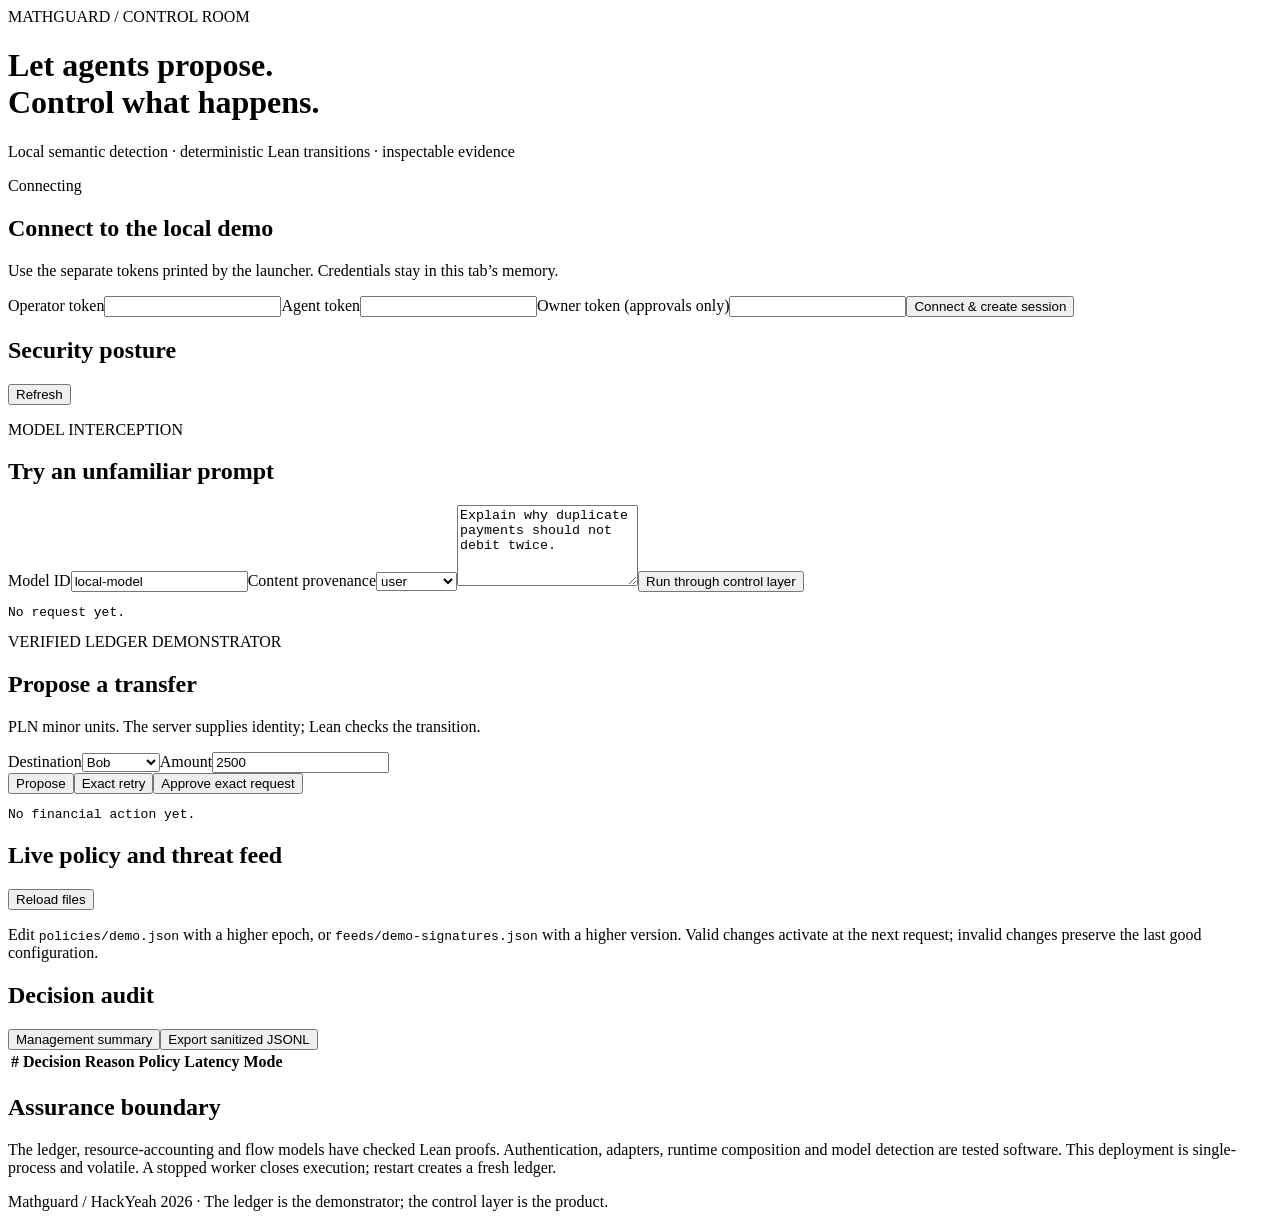
==== dashboard/index.html @ 862f89b7 "Deliver runnable AI control layer and source-checked challenge recovery plan" ====
<!doctype html><html lang="en"><meta charset="utf-8"><meta name="viewport" content="width=device-width,initial-scale=1"><title>Mathguard • AI Control Layer</title><link rel="stylesheet" href="/style.css"><body>
<header><div><span class="eyebrow">MATHGUARD / CONTROL ROOM</span><h1>Let agents propose.<br>Control what happens.</h1><p>Local semantic detection · deterministic Lean transitions · inspectable evidence</p></div><div id="health" class="badge">Connecting</div></header>
<main><section class="access"><h2>Connect to the local demo</h2><p>Use the separate tokens printed by the launcher. Credentials stay in this tab’s memory.</p><label>Operator token<input type="password" id="operator" autocomplete="off"></label><label>Agent token<input type="password" id="agent" autocomplete="off"></label><label>Owner token (approvals only)<input type="password" id="owner" autocomplete="off"></label><button id="connect">Connect & create session</button><span id="connection"></span></section>
<section><div class="section-title"><h2>Security posture</h2><button id="refresh">Refresh</button></div><div id="metrics" class="metrics"></div><p id="warnings"></p><div id="resources"></div></section>
<div class="columns"><section><span class="eyebrow">MODEL INTERCEPTION</span><h2>Try an unfamiliar prompt</h2><label>Model ID<input id="model" value="local-model"></label><label>Content provenance<select id="source"><option>user</option><option>document</option><option>tool</option></select></label><textarea id="prompt" rows="5">Explain why duplicate payments should not debit twice.</textarea><button id="chat">Run through control layer</button><pre id="chat-result">No request yet.</pre></section>
<section><span class="eyebrow">VERIFIED LEDGER DEMONSTRATOR</span><h2>Propose a transfer</h2><p>PLN minor units. The server supplies identity; Lean checks the transition.</p><label>Destination<select id="destination"><option value="bob-main">Bob</option><option value="merchant">Merchant</option></select></label><label>Amount<input id="amount" value="2500" inputmode="numeric"></label><div class="buttons"><button id="transfer">Propose</button><button id="retry">Exact retry</button><button id="approve">Approve exact request</button></div><pre id="transfer-result">No financial action yet.</pre></section></div>
<section><div class="section-title"><h2>Live policy and threat feed</h2><button id="reload">Reload files</button></div><p>Edit <code>policies/demo.json</code> with a higher epoch, or <code>feeds/demo-signatures.json</code> with a higher version. Valid changes activate at the next request; invalid changes preserve the last good configuration.</p><pre id="policy"></pre></section>
<section><div class="section-title"><h2>Decision audit</h2><div><button id="report">Management summary</button><button id="export">Export sanitized JSONL</button></div></div><div class="scroll"><table><thead><tr><th>#</th><th>Decision</th><th>Reason</th><th>Policy</th><th>Latency</th><th>Mode</th></tr></thead><tbody id="events"></tbody></table></div></section>
<section><h2>Assurance boundary</h2><p>The ledger, resource-accounting and flow models have checked Lean proofs. Authentication, adapters, runtime composition and model detection are tested software. This deployment is single-process and volatile. A stopped worker closes execution; restart creates a fresh ledger.</p><pre id="assurance"></pre></section></main><footer>Mathguard / HackYeah 2026 · The ledger is the demonstrator; the control layer is the product.</footer><script src="/app.js"></script></body></html>
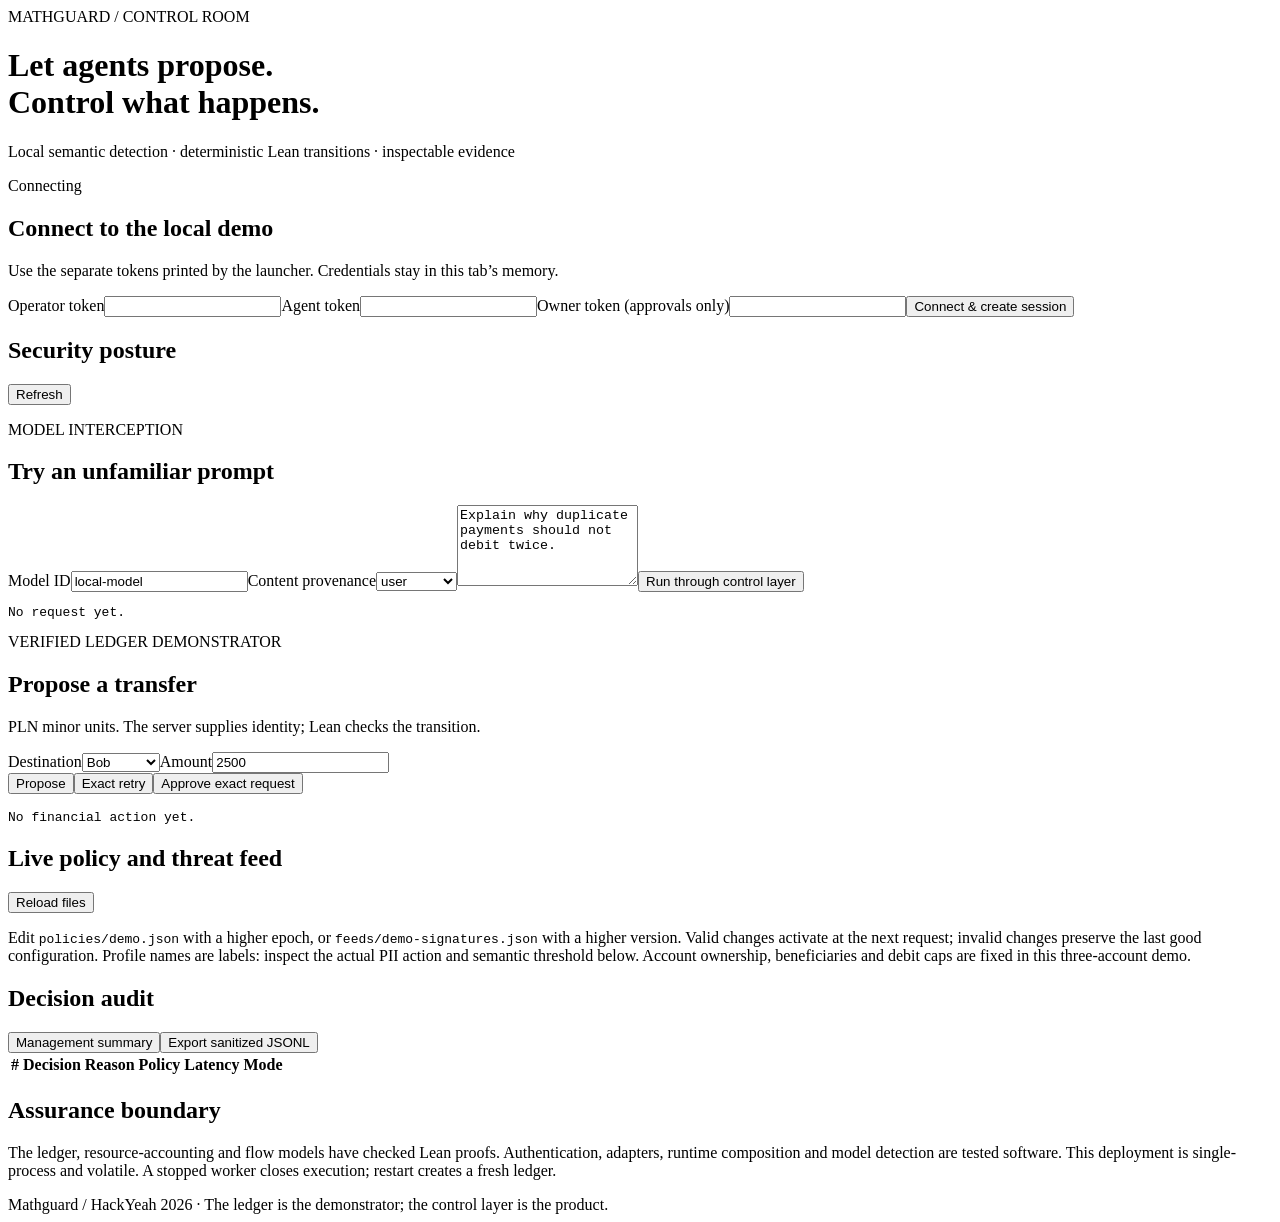
==== commit ee6e96e2: "Resolve Prelint contract drift and add state-preserving provider recovery" ====
--- a/dashboard/index.html
+++ b/dashboard/index.html
@@ -1,9 +1,9 @@
 <!doctype html><html lang="en"><meta charset="utf-8"><meta name="viewport" content="width=device-width,initial-scale=1"><title>Mathguard • AI Control Layer</title><link rel="stylesheet" href="/style.css"><body>
 <header><div><span class="eyebrow">MATHGUARD / CONTROL ROOM</span><h1>Let agents propose.<br>Control what happens.</h1><p>Local semantic detection · deterministic Lean transitions · inspectable evidence</p></div><div id="health" class="badge">Connecting</div></header>
 <main><section class="access"><h2>Connect to the local demo</h2><p>Use the separate tokens printed by the launcher. Credentials stay in this tab’s memory.</p><label>Operator token<input type="password" id="operator" autocomplete="off"></label><label>Agent token<input type="password" id="agent" autocomplete="off"></label><label>Owner token (approvals only)<input type="password" id="owner" autocomplete="off"></label><button id="connect">Connect & create session</button><span id="connection"></span></section>
-<section><div class="section-title"><h2>Security posture</h2><button id="refresh">Refresh</button></div><div id="metrics" class="metrics"></div><p id="warnings"></p><div id="resources"></div></section>
+<section><div class="section-title"><h2>Security posture</h2><button id="refresh">Refresh</button></div><div id="metrics" class="metrics"></div><p id="warnings"></p><p id="instance"></p><div id="recovery" hidden><p>Before restoring calls, stop or verify completion of the upstream model job. Recovery preserves the ledger and every resource charge.</p><label><input type="checkbox" id="upstream-stopped"> I verified that the upstream job has stopped.</label><button id="recover">Restore model calls</button></div><div id="resources"></div></section>
 <div class="columns"><section><span class="eyebrow">MODEL INTERCEPTION</span><h2>Try an unfamiliar prompt</h2><label>Model ID<input id="model" value="local-model"></label><label>Content provenance<select id="source"><option>user</option><option>document</option><option>tool</option></select></label><textarea id="prompt" rows="5">Explain why duplicate payments should not debit twice.</textarea><button id="chat">Run through control layer</button><pre id="chat-result">No request yet.</pre></section>
-<section><span class="eyebrow">VERIFIED LEDGER DEMONSTRATOR</span><h2>Propose a transfer</h2><p>PLN minor units. The server supplies identity; Lean checks the transition.</p><label>Destination<select id="destination"><option value="bob-main">Bob</option><option value="merchant">Merchant</option></select></label><label>Amount<input id="amount" value="2500" inputmode="numeric"></label><div class="buttons"><button id="transfer">Propose</button><button id="retry">Exact retry</button><button id="approve">Approve exact request</button></div><pre id="transfer-result">No financial action yet.</pre></section></div>
-<section><div class="section-title"><h2>Live policy and threat feed</h2><button id="reload">Reload files</button></div><p>Edit <code>policies/demo.json</code> with a higher epoch, or <code>feeds/demo-signatures.json</code> with a higher version. Valid changes activate at the next request; invalid changes preserve the last good configuration.</p><pre id="policy"></pre></section>
+<section><span class="eyebrow">VERIFIED LEDGER DEMONSTRATOR</span><h2>Propose a transfer</h2><p>PLN minor units. The server supplies identity; Lean checks the transition.</p><label>Destination<select id="destination"><option value="bob-main">Bob</option><option value="merchant">Merchant</option></select></label><label>Amount<input id="amount" value="2500" inputmode="numeric"></label><div class="buttons"><button id="transfer">Propose</button><button id="retry">Exact retry</button><button id="approve">Approve exact request</button></div><p id="decision-explanation"></p><p id="approval-status"></p><pre id="transfer-result">No financial action yet.</pre></section></div>
+<section><div class="section-title"><h2>Live policy and threat feed</h2><button id="reload">Reload files</button></div><p>Edit <code>policies/demo.json</code> with a higher epoch, or <code>feeds/demo-signatures.json</code> with a higher version. Valid changes activate at the next request; invalid changes preserve the last good configuration. Profile names are labels: inspect the actual PII action and semantic threshold below. Account ownership, beneficiaries and debit caps are fixed in this three-account demo.</p><pre id="policy"></pre></section>
 <section><div class="section-title"><h2>Decision audit</h2><div><button id="report">Management summary</button><button id="export">Export sanitized JSONL</button></div></div><div class="scroll"><table><thead><tr><th>#</th><th>Decision</th><th>Reason</th><th>Policy</th><th>Latency</th><th>Mode</th></tr></thead><tbody id="events"></tbody></table></div></section>
 <section><h2>Assurance boundary</h2><p>The ledger, resource-accounting and flow models have checked Lean proofs. Authentication, adapters, runtime composition and model detection are tested software. This deployment is single-process and volatile. A stopped worker closes execution; restart creates a fresh ledger.</p><pre id="assurance"></pre></section></main><footer>Mathguard / HackYeah 2026 · The ledger is the demonstrator; the control layer is the product.</footer><script src="/app.js"></script></body></html>
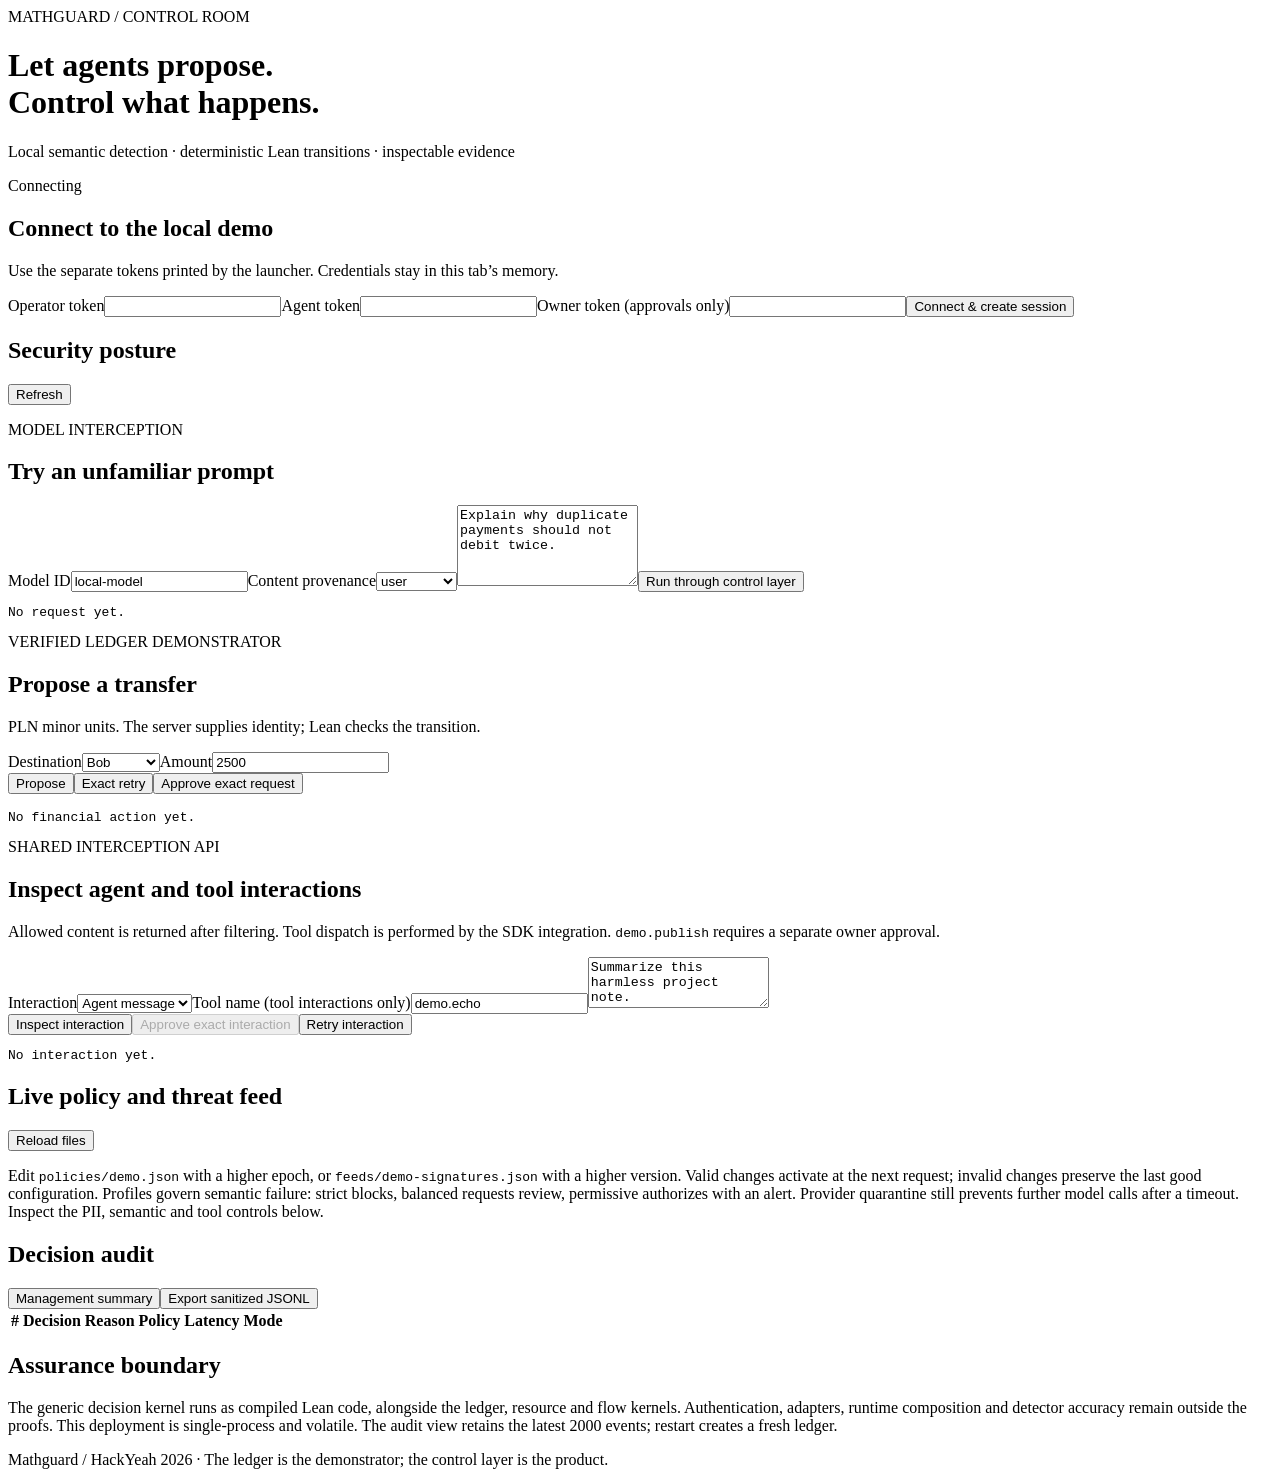
==== commit 585a426f: "Integrate Aristotle generic control kernel and shared interception gateway" ====
--- a/dashboard/index.html
+++ b/dashboard/index.html
@@ -4,6 +4,7 @@
 <section><div class="section-title"><h2>Security posture</h2><button id="refresh">Refresh</button></div><div id="metrics" class="metrics"></div><p id="warnings"></p><p id="instance"></p><div id="recovery" hidden><p>Before restoring calls, stop or verify completion of the upstream model job. Recovery preserves the ledger and every resource charge.</p><label><input type="checkbox" id="upstream-stopped"> I verified that the upstream job has stopped.</label><button id="recover">Restore model calls</button></div><div id="resources"></div></section>
 <div class="columns"><section><span class="eyebrow">MODEL INTERCEPTION</span><h2>Try an unfamiliar prompt</h2><label>Model ID<input id="model" value="local-model"></label><label>Content provenance<select id="source"><option>user</option><option>document</option><option>tool</option></select></label><textarea id="prompt" rows="5">Explain why duplicate payments should not debit twice.</textarea><button id="chat">Run through control layer</button><pre id="chat-result">No request yet.</pre></section>
 <section><span class="eyebrow">VERIFIED LEDGER DEMONSTRATOR</span><h2>Propose a transfer</h2><p>PLN minor units. The server supplies identity; Lean checks the transition.</p><label>Destination<select id="destination"><option value="bob-main">Bob</option><option value="merchant">Merchant</option></select></label><label>Amount<input id="amount" value="2500" inputmode="numeric"></label><div class="buttons"><button id="transfer">Propose</button><button id="retry">Exact retry</button><button id="approve">Approve exact request</button></div><p id="decision-explanation"></p><p id="approval-status"></p><pre id="transfer-result">No financial action yet.</pre></section></div>
-<section><div class="section-title"><h2>Live policy and threat feed</h2><button id="reload">Reload files</button></div><p>Edit <code>policies/demo.json</code> with a higher epoch, or <code>feeds/demo-signatures.json</code> with a higher version. Valid changes activate at the next request; invalid changes preserve the last good configuration. Profile names are labels: inspect the actual PII action and semantic threshold below. Account ownership, beneficiaries and debit caps are fixed in this three-account demo.</p><pre id="policy"></pre></section>
+<section><span class="eyebrow">SHARED INTERCEPTION API</span><h2>Inspect agent and tool interactions</h2><p>Allowed content is returned after filtering. Tool dispatch is performed by the SDK integration. <code>demo.publish</code> requires a separate owner approval.</p><label>Interaction<select id="interaction-kind"><option value="agent_message">Agent message</option><option value="prompt">Prompt</option><option value="tool_call">Tool call</option><option value="tool_result">Tool result</option><option value="model_output">Model output</option></select></label><label>Tool name (tool interactions only)<input id="interaction-target" value="demo.echo"></label><textarea id="interaction-content" rows="3">Summarize this harmless project note.</textarea><div class="buttons"><button id="intercept">Inspect interaction</button><button id="interaction-approve" disabled>Approve exact interaction</button><button id="interaction-retry">Retry interaction</button></div><pre id="interaction-result">No interaction yet.</pre></section>
+<section><div class="section-title"><h2>Live policy and threat feed</h2><button id="reload">Reload files</button></div><p>Edit <code>policies/demo.json</code> with a higher epoch, or <code>feeds/demo-signatures.json</code> with a higher version. Valid changes activate at the next request; invalid changes preserve the last good configuration. Profiles govern semantic failure: strict blocks, balanced requests review, permissive authorizes with an alert. Provider quarantine still prevents further model calls after a timeout. Inspect the PII, semantic and tool controls below.</p><pre id="policy"></pre></section>
 <section><div class="section-title"><h2>Decision audit</h2><div><button id="report">Management summary</button><button id="export">Export sanitized JSONL</button></div></div><div class="scroll"><table><thead><tr><th>#</th><th>Decision</th><th>Reason</th><th>Policy</th><th>Latency</th><th>Mode</th></tr></thead><tbody id="events"></tbody></table></div></section>
-<section><h2>Assurance boundary</h2><p>The ledger, resource-accounting and flow models have checked Lean proofs. Authentication, adapters, runtime composition and model detection are tested software. This deployment is single-process and volatile. A stopped worker closes execution; restart creates a fresh ledger.</p><pre id="assurance"></pre></section></main><footer>Mathguard / HackYeah 2026 · The ledger is the demonstrator; the control layer is the product.</footer><script src="/app.js"></script></body></html>
+<section><h2>Assurance boundary</h2><p>The generic decision kernel runs as compiled Lean code, alongside the ledger, resource and flow kernels. Authentication, adapters, runtime composition and detector accuracy remain outside the proofs. This deployment is single-process and volatile. The audit view retains the latest 2000 events; restart creates a fresh ledger.</p><pre id="assurance"></pre></section></main><footer>Mathguard / HackYeah 2026 · The ledger is the demonstrator; the control layer is the product.</footer><script src="/app.js"></script></body></html>
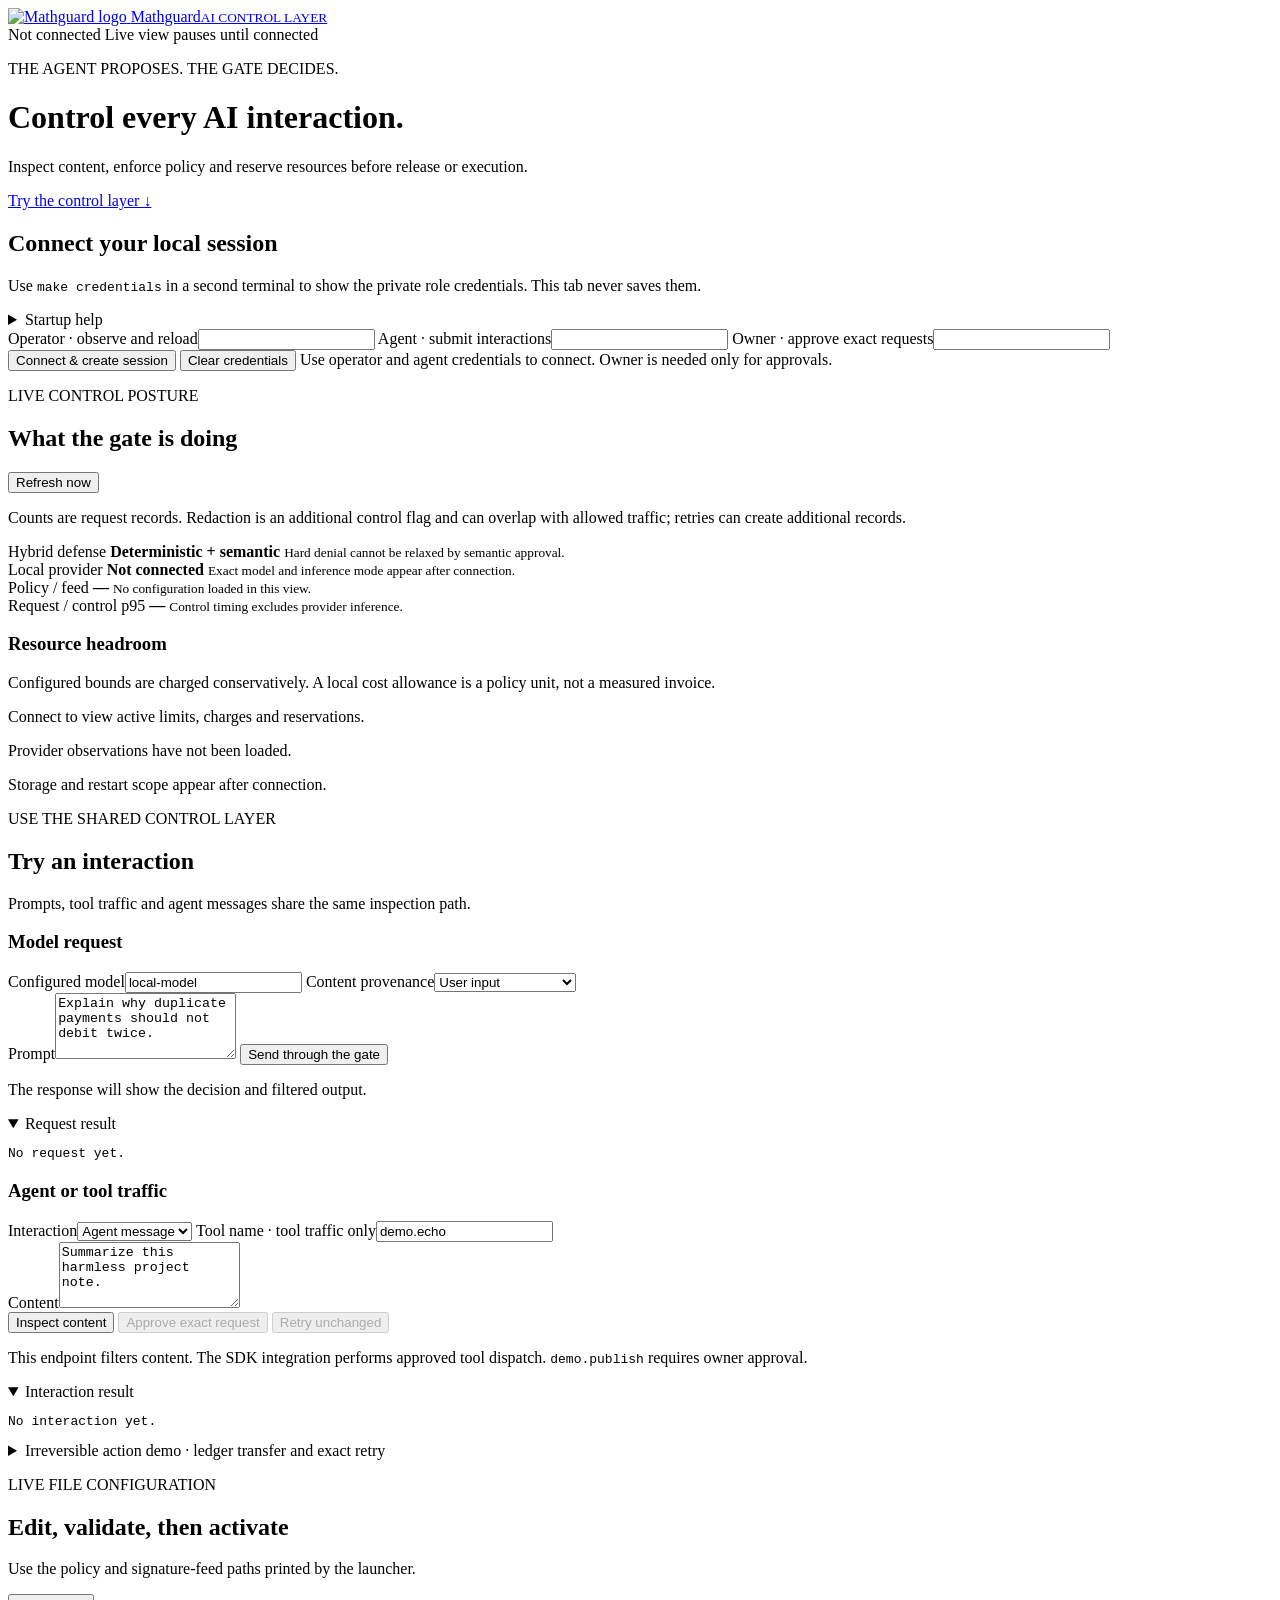
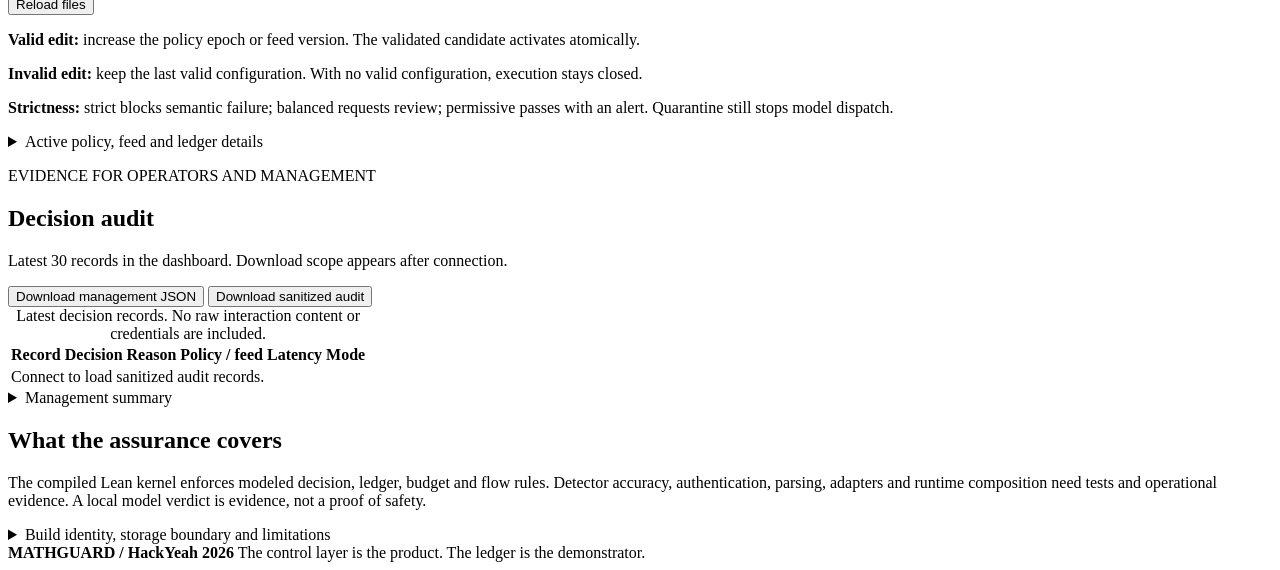
==== commit 1d07e785: "Harden local AI control boundaries, durable recovery and judge workflow" ====
--- a/dashboard/index.html
+++ b/dashboard/index.html
@@ -1,10 +1,266 @@
-<!doctype html><html lang="en"><meta charset="utf-8"><meta name="viewport" content="width=device-width,initial-scale=1"><title>Mathguard • AI Control Layer</title><link rel="stylesheet" href="/style.css"><body>
-<header><div><span class="eyebrow">MATHGUARD / CONTROL ROOM</span><h1>Let agents propose.<br>Control what happens.</h1><p>Local semantic detection · deterministic Lean transitions · inspectable evidence</p></div><div id="health" class="badge">Connecting</div></header>
-<main><section class="access"><h2>Connect to the local demo</h2><p>Use the separate tokens printed by the launcher. Credentials stay in this tab’s memory.</p><label>Operator token<input type="password" id="operator" autocomplete="off"></label><label>Agent token<input type="password" id="agent" autocomplete="off"></label><label>Owner token (approvals only)<input type="password" id="owner" autocomplete="off"></label><button id="connect">Connect & create session</button><span id="connection"></span></section>
-<section><div class="section-title"><h2>Security posture</h2><button id="refresh">Refresh</button></div><div id="metrics" class="metrics"></div><p id="warnings"></p><p id="instance"></p><div id="recovery" hidden><p>Before restoring calls, stop or verify completion of the upstream model job. Recovery preserves the ledger and every resource charge.</p><label><input type="checkbox" id="upstream-stopped"> I verified that the upstream job has stopped.</label><button id="recover">Restore model calls</button></div><div id="resources"></div></section>
-<div class="columns"><section><span class="eyebrow">MODEL INTERCEPTION</span><h2>Try an unfamiliar prompt</h2><label>Model ID<input id="model" value="local-model"></label><label>Content provenance<select id="source"><option>user</option><option>document</option><option>tool</option></select></label><textarea id="prompt" rows="5">Explain why duplicate payments should not debit twice.</textarea><button id="chat">Run through control layer</button><pre id="chat-result">No request yet.</pre></section>
-<section><span class="eyebrow">VERIFIED LEDGER DEMONSTRATOR</span><h2>Propose a transfer</h2><p>PLN minor units. The server supplies identity; Lean checks the transition.</p><label>Destination<select id="destination"><option value="bob-main">Bob</option><option value="merchant">Merchant</option></select></label><label>Amount<input id="amount" value="2500" inputmode="numeric"></label><div class="buttons"><button id="transfer">Propose</button><button id="retry">Exact retry</button><button id="approve">Approve exact request</button></div><p id="decision-explanation"></p><p id="approval-status"></p><pre id="transfer-result">No financial action yet.</pre></section></div>
-<section><span class="eyebrow">SHARED INTERCEPTION API</span><h2>Inspect agent and tool interactions</h2><p>Allowed content is returned after filtering. Tool dispatch is performed by the SDK integration. <code>demo.publish</code> requires a separate owner approval.</p><label>Interaction<select id="interaction-kind"><option value="agent_message">Agent message</option><option value="prompt">Prompt</option><option value="tool_call">Tool call</option><option value="tool_result">Tool result</option><option value="model_output">Model output</option></select></label><label>Tool name (tool interactions only)<input id="interaction-target" value="demo.echo"></label><textarea id="interaction-content" rows="3">Summarize this harmless project note.</textarea><div class="buttons"><button id="intercept">Inspect interaction</button><button id="interaction-approve" disabled>Approve exact interaction</button><button id="interaction-retry">Retry interaction</button></div><pre id="interaction-result">No interaction yet.</pre></section>
-<section><div class="section-title"><h2>Live policy and threat feed</h2><button id="reload">Reload files</button></div><p>Edit <code>policies/demo.json</code> with a higher epoch, or <code>feeds/demo-signatures.json</code> with a higher version. Valid changes activate at the next request; invalid changes preserve the last good configuration. Profiles govern semantic failure: strict blocks, balanced requests review, permissive authorizes with an alert. Provider quarantine still prevents further model calls after a timeout. Inspect the PII, semantic and tool controls below.</p><pre id="policy"></pre></section>
-<section><div class="section-title"><h2>Decision audit</h2><div><button id="report">Management summary</button><button id="export">Export sanitized JSONL</button></div></div><div class="scroll"><table><thead><tr><th>#</th><th>Decision</th><th>Reason</th><th>Policy</th><th>Latency</th><th>Mode</th></tr></thead><tbody id="events"></tbody></table></div></section>
-<section><h2>Assurance boundary</h2><p>The generic decision kernel runs as compiled Lean code, alongside the ledger, resource and flow kernels. Authentication, adapters, runtime composition and detector accuracy remain outside the proofs. This deployment is single-process and volatile. The audit view retains the latest 2000 events; restart creates a fresh ledger.</p><pre id="assurance"></pre></section></main><footer>Mathguard / HackYeah 2026 · The ledger is the demonstrator; the control layer is the product.</footer><script src="/app.js"></script></body></html>
+<!doctype html>
+<html lang="en">
+<head>
+<meta charset="utf-8">
+<meta name="viewport" content="width=device-width,initial-scale=1">
+<title>Mathguard · AI control room</title>
+<link rel="stylesheet" href="/style.css">
+</head>
+<body>
+<header class="masthead">
+<a class="brand" href="/" aria-label="Mathguard control room">
+<img src="/logo.png" alt="Mathguard logo">
+<span>Mathguard<small>AI CONTROL LAYER</small>
+</span>
+</a>
+<div class="health-group">
+<span id="health" class="status" role="status">Not connected</span>
+<span id="poll-state" class="subtle">Live view pauses until connected</span>
+</div>
+</header>
+<main>
+<div class="intro">
+<div>
+<p class="eyebrow">THE AGENT PROPOSES. THE GATE DECIDES.</p>
+<h1>Control every AI interaction.</h1>
+<p>Inspect content, enforce policy and reserve resources before release or execution.</p>
+</div>
+<a href="#try" class="text-link">Try the control layer ↓</a>
+</div>
+<section class="access" aria-labelledby="access-title">
+<div class="section-heading">
+<div>
+<h2 id="access-title">Connect your local session</h2>
+<p>Use <code>make credentials</code> in a second terminal to show the private role credentials. This tab never saves them.</p>
+</div>
+<details class="help">
+<summary>Startup help</summary>
+<p>First run <code>make setup MODEL=&lt;exact-installed-ollama-model&gt;</code>, then <code>make run</code>. If already configured, only <code>make run</code> is needed. Open the printed dashboard URL; use <code>make credentials</code> to show the separate operator, agent and owner credentials. A local model must be installed and serving; this page does not fall back to fixtures.</p>
+</details>
+</div>
+<div class="credentials">
+<label>Operator · observe and reload<input type="password" id="operator" autocomplete="off" spellcheck="false">
+</label>
+<label>Agent · submit interactions<input type="password" id="agent" autocomplete="off" spellcheck="false">
+</label>
+<label>Owner · approve exact requests<input type="password" id="owner" autocomplete="off" spellcheck="false">
+</label>
+</div>
+<div class="toolbar">
+<button id="connect">Connect & create session</button>
+<button id="disconnect" class="secondary">Clear credentials</button>
+<span id="connection" role="status" aria-live="polite">Use operator and agent credentials to connect. Owner is needed only for approvals.</span>
+</div>
+</section>
+<section class="overview" aria-labelledby="posture-title">
+<div class="section-heading">
+<div>
+<p class="eyebrow">LIVE CONTROL POSTURE</p>
+<h2 id="posture-title">What the gate is doing</h2>
+</div>
+<button id="refresh" class="secondary">Refresh now</button>
+</div>
+<div id="metrics" class="metrics" aria-live="polite">
+</div>
+<p class="caption">Counts are request records. Redaction is an additional control flag and can overlap with allowed traffic; retries can create additional records.</p>
+<div class="posture-strip">
+<div>
+<span class="label">Hybrid defense</span>
+<strong id="hybrid">Deterministic + semantic</strong>
+<small>Hard denial cannot be relaxed by semantic approval.</small>
+</div>
+<div>
+<span class="label">Local provider</span>
+<strong id="provider">Not connected</strong>
+<small id="provider-detail">Exact model and inference mode appear after connection.</small>
+</div>
+<div>
+<span class="label">Policy / feed</span>
+<strong id="versions">—</strong>
+<small id="strictness">No configuration loaded in this view.</small>
+</div>
+<div>
+<span class="label">Request / control p95</span>
+<strong id="latency">—</strong>
+<small id="latency-detail">Control timing excludes provider inference.</small>
+</div>
+</div>
+<div id="warnings" class="notice warning" role="alert" hidden>
+</div>
+<div id="recovery" class="notice warning" hidden>
+<h3>Provider calls are quarantined</h3>
+<p id="quarantine-reason">
+</p>
+<p>A timeout does not prove that the upstream model stopped. Verify completion or stop that job before restoring calls. Recovery preserves resource charges and the ledger.</p>
+<label class="check">
+<input type="checkbox" id="upstream-stopped"> I verified that the upstream job has stopped.</label>
+<button id="recover">Restore model calls</button>
+</div>
+<div class="resource-heading">
+<h3>Resource headroom</h3>
+<p>Configured bounds are charged conservatively. A local cost allowance is a policy unit, not a measured invoice.</p>
+</div>
+<div id="resources" class="resource-list">
+<p class="subtle">Connect to view active limits, charges and reservations.</p>
+</div>
+<p id="observed" class="caption">Provider observations have not been loaded.</p>
+<p id="instance" class="caption">Storage and restart scope appear after connection.</p>
+</section>
+<section id="try" aria-labelledby="try-title">
+<div class="section-heading">
+<div>
+<p class="eyebrow">USE THE SHARED CONTROL LAYER</p>
+<h2 id="try-title">Try an interaction</h2>
+<p>Prompts, tool traffic and agent messages share the same inspection path.</p>
+</div>
+</div>
+<div class="workbench">
+<div class="workbench-pane">
+<h3>Model request</h3>
+<div class="two-fields">
+<label>Configured model<input id="model" value="local-model" autocomplete="off">
+</label>
+<label>Content provenance<select id="source">
+<option value="user">User input</option>
+<option value="document">Retrieved document</option>
+<option value="tool">Tool output</option>
+</select>
+</label>
+</div>
+<label>Prompt<textarea id="prompt" rows="4">Explain why duplicate payments should not debit twice.</textarea>
+</label>
+<button id="chat">Send through the gate</button>
+<p id="chat-explanation" class="result-explanation">The response will show the decision and filtered output.</p>
+<details class="result-details" open>
+<summary>Request result</summary>
+<pre id="chat-result">No request yet.</pre>
+</details>
+</div>
+<div class="workbench-pane">
+<h3>Agent or tool traffic</h3>
+<div class="two-fields">
+<label>Interaction<select id="interaction-kind">
+<option value="agent_message">Agent message</option>
+<option value="prompt">Prompt</option>
+<option value="tool_call">Tool call</option>
+<option value="tool_result">Tool result</option>
+<option value="model_output">Model output</option>
+</select>
+</label>
+<label>Tool name · tool traffic only<input id="interaction-target" value="demo.echo" autocomplete="off">
+</label>
+</div>
+<label>Content<textarea id="interaction-content" rows="4">Summarize this harmless project note.</textarea>
+</label>
+<div class="toolbar">
+<button id="intercept">Inspect content</button>
+<button id="interaction-approve" class="secondary" disabled>Approve exact request</button>
+<button id="interaction-retry" class="secondary" disabled>Retry unchanged</button>
+</div>
+<p id="interaction-explanation" class="result-explanation">This endpoint filters content. The SDK integration performs approved tool dispatch. <code>demo.publish</code> requires owner approval.</p>
+<details class="result-details" open>
+<summary>Interaction result</summary>
+<pre id="interaction-result">No interaction yet.</pre>
+</details>
+</div>
+</div>
+<details class="ledger-demo">
+<summary>Irreversible action demo · ledger transfer and exact retry</summary>
+<p>This is a demonstration tool, not the control layer itself. Enter PLN minor units: <strong>2500 = PLN 25.00</strong>. Approval issuance never transfers money; a retry submits the unchanged request.</p>
+<div class="two-fields">
+<label>Destination<select id="destination">
+<option value="bob-main">Bob</option>
+<option value="merchant">Merchant</option>
+</select>
+</label>
+<label>Amount · PLN minor units<input id="amount" value="2500" inputmode="numeric" autocomplete="off">
+</label>
+</div>
+<div class="toolbar">
+<button id="transfer">Propose transfer</button>
+<button id="approve" class="secondary" disabled>Approve exact request</button>
+<button id="retry" class="secondary" disabled>Retry unchanged</button>
+</div>
+<p id="decision-explanation" class="result-explanation">
+</p>
+<p id="approval-status" class="caption" aria-live="polite">
+</p>
+<pre id="transfer-result">No financial action yet.</pre>
+</details>
+</section>
+<section aria-labelledby="policy-title">
+<div class="section-heading">
+<div>
+<p class="eyebrow">LIVE FILE CONFIGURATION</p>
+<h2 id="policy-title">Edit, validate, then activate</h2>
+<p id="policy-path-help">Use the policy and signature-feed paths printed by the launcher.</p>
+</div>
+<button id="reload">Reload files</button>
+</div>
+<div class="policy-summary">
+<p>
+<strong>Valid edit:</strong> increase the policy epoch or feed version. The validated candidate activates atomically.</p>
+<p>
+<strong>Invalid edit:</strong> keep the last valid configuration. With no valid configuration, execution stays closed.</p>
+<p>
+<strong>Strictness:</strong> strict blocks semantic failure; balanced requests review; permissive passes with an alert. Quarantine still stops model dispatch.</p>
+</div>
+<details>
+<summary>Active policy, feed and ledger details</summary>
+<pre id="policy">Not connected.</pre>
+</details>
+</section>
+<section aria-labelledby="audit-title">
+<div class="section-heading">
+<div>
+<p class="eyebrow">EVIDENCE FOR OPERATORS AND MANAGEMENT</p>
+<h2 id="audit-title">Decision audit</h2>
+<p id="audit-scope">Latest 30 records in the dashboard. Download scope appears after connection.</p>
+</div>
+<div class="toolbar">
+<button id="report" class="secondary">Download management JSON</button>
+<button id="export" class="secondary">Download sanitized audit</button>
+</div>
+</div>
+<div class="scroll">
+<table>
+<caption class="sr-only">Latest decision records. No raw interaction content or credentials are included.</caption>
+<thead>
+<tr>
+<th scope="col">Record</th>
+<th scope="col">Decision</th>
+<th scope="col">Reason</th>
+<th scope="col">Policy / feed</th>
+<th scope="col">Latency</th>
+<th scope="col">Mode</th>
+</tr>
+</thead>
+<tbody id="events">
+<tr>
+<td colspan="6">Connect to load sanitized audit records.</td>
+</tr>
+</tbody>
+</table>
+</div>
+<details>
+<summary>Management summary</summary>
+<pre id="report-result">No report downloaded yet.</pre>
+</details>
+</section>
+<section class="assurance" aria-labelledby="assurance-title">
+<h2 id="assurance-title">What the assurance covers</h2>
+<p>The compiled Lean kernel enforces modeled decision, ledger, budget and flow rules. Detector accuracy, authentication, parsing, adapters and runtime composition need tests and operational evidence. A local model verdict is evidence, not a proof of safety.</p>
+<details>
+<summary>Build identity, storage boundary and limitations</summary>
+<pre id="assurance">Not connected.</pre>
+</details>
+</section>
+</main>
+<footer>
+<strong>MATHGUARD / HackYeah 2026</strong>
+<span>The control layer is the product. The ledger is the demonstrator.</span>
+</footer>
+<script src="/app.js">
+</script>
+</body>
+</html>
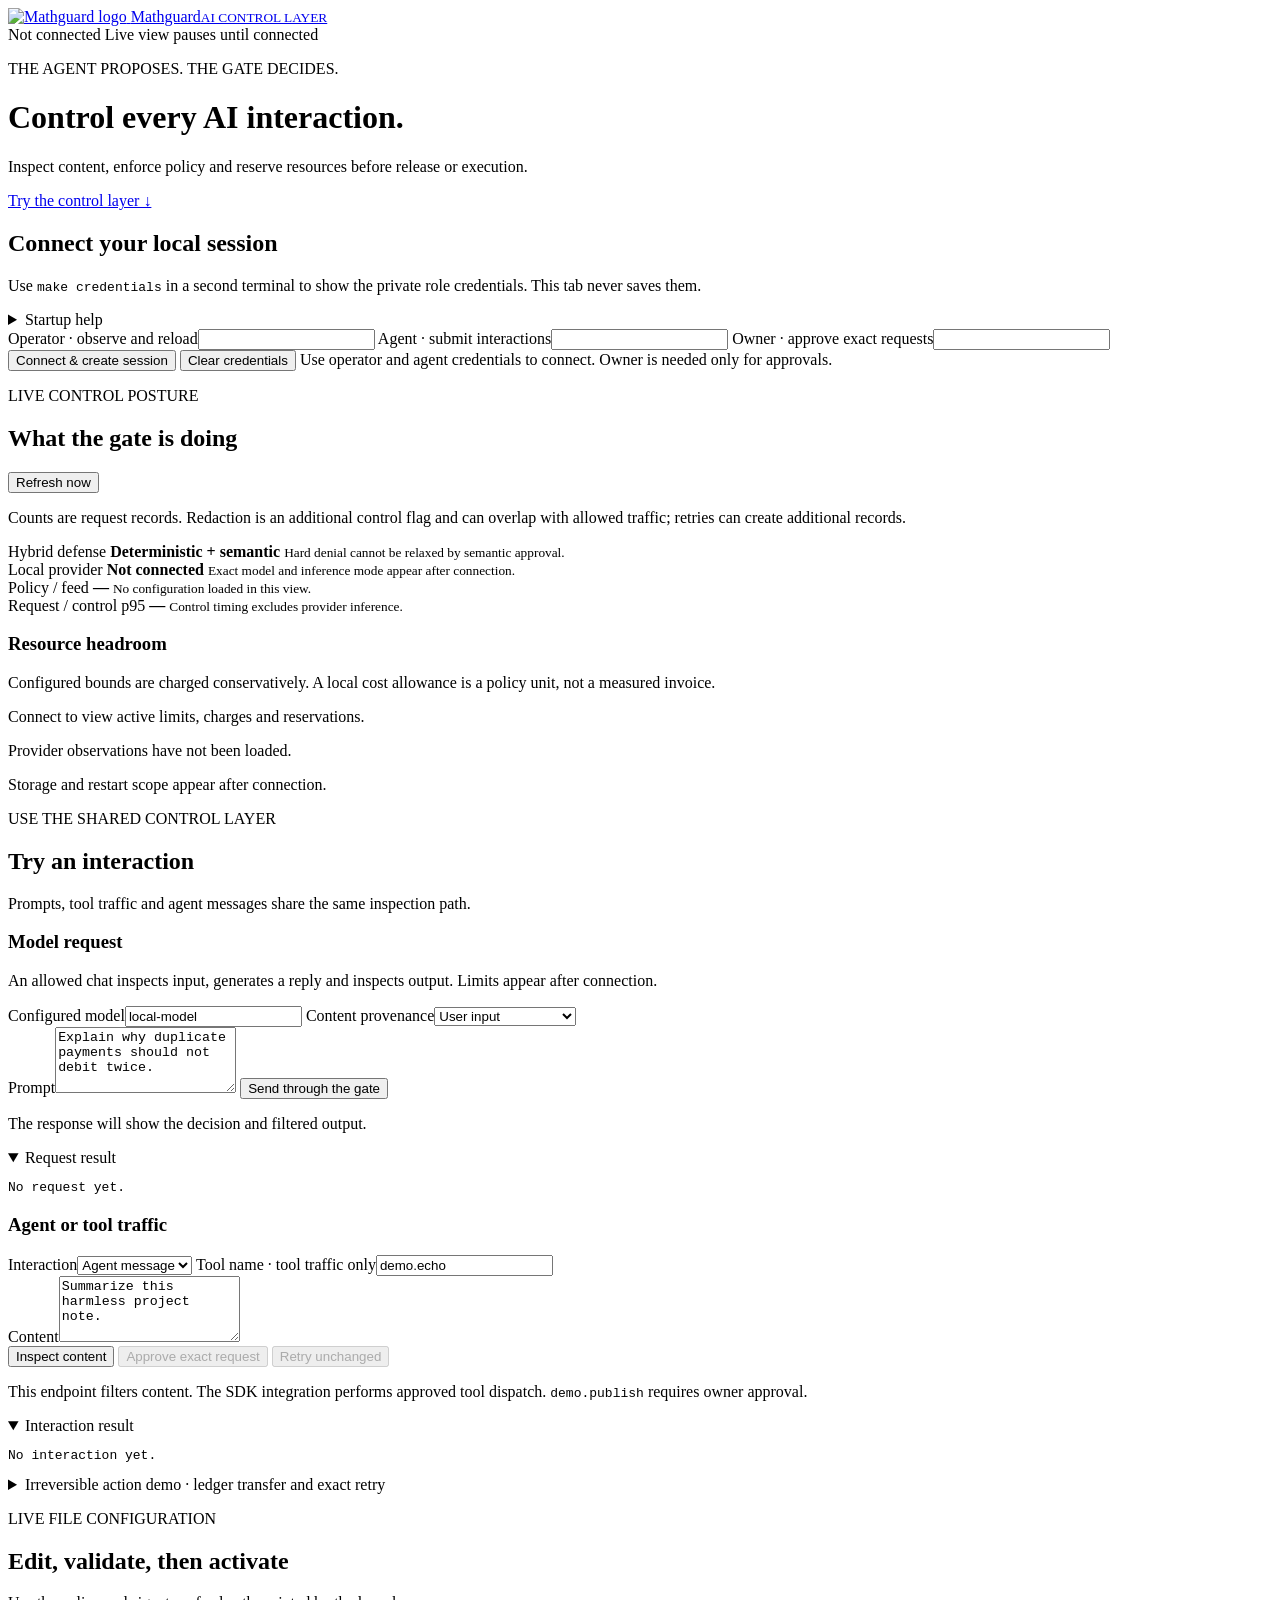
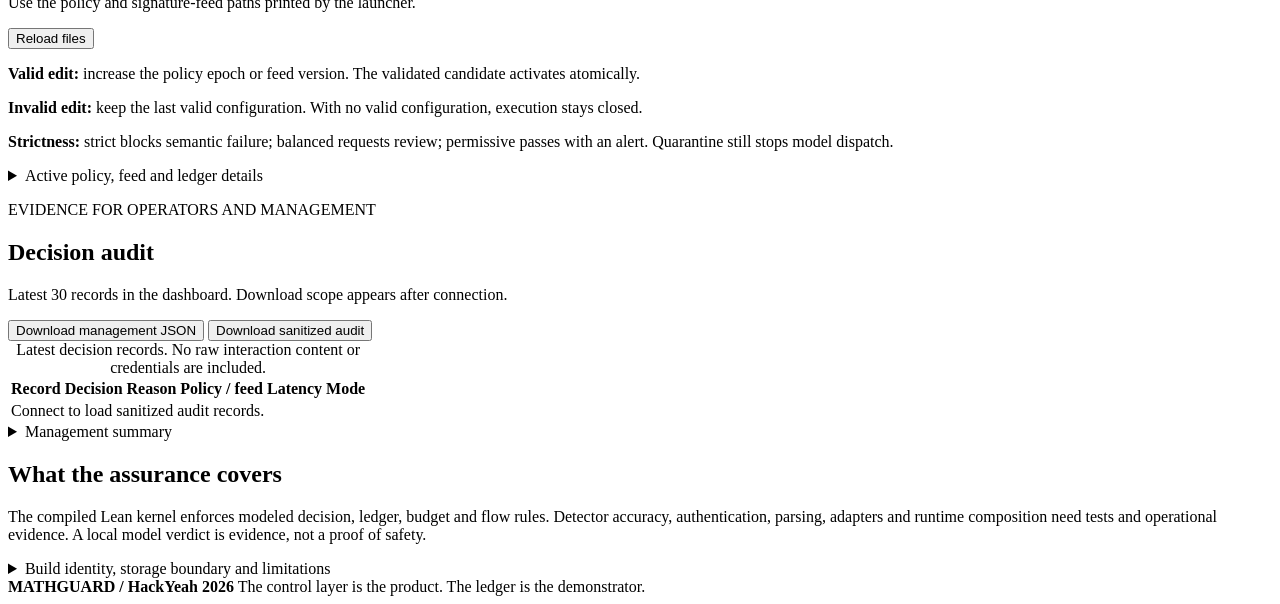
==== commit c1736f92: "Address Prelint demo clarity and safe restart feedback Explain shared response caps, measured latenc" ====
--- a/dashboard/index.html
+++ b/dashboard/index.html
@@ -117,6 +117,7 @@
 <div class="workbench">
 <div class="workbench-pane">
 <h3>Model request</h3>
+<p id="chat-limits" class="caption">An allowed chat inspects input, generates a reply and inspects output. Limits appear after connection.</p>
 <div class="two-fields">
 <label>Configured model<input id="model" value="local-model" autocomplete="off">
 </label>
